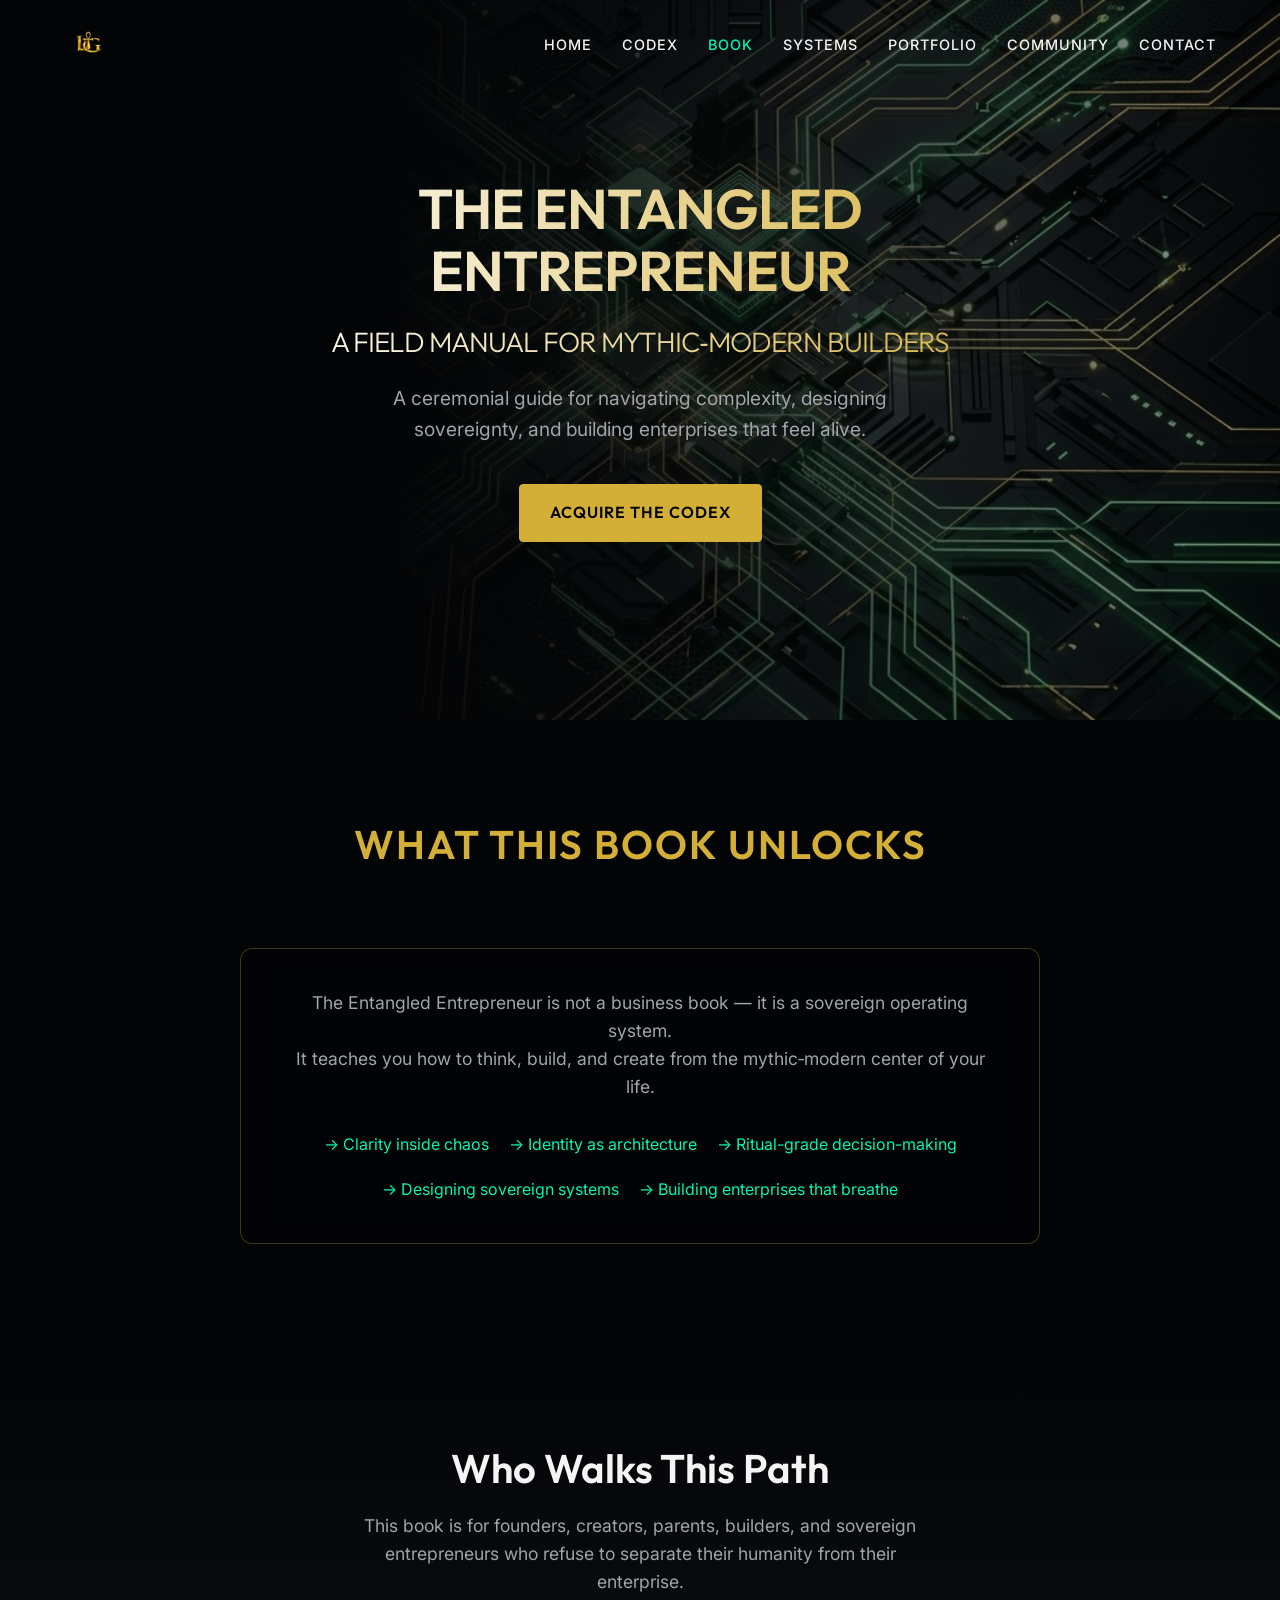
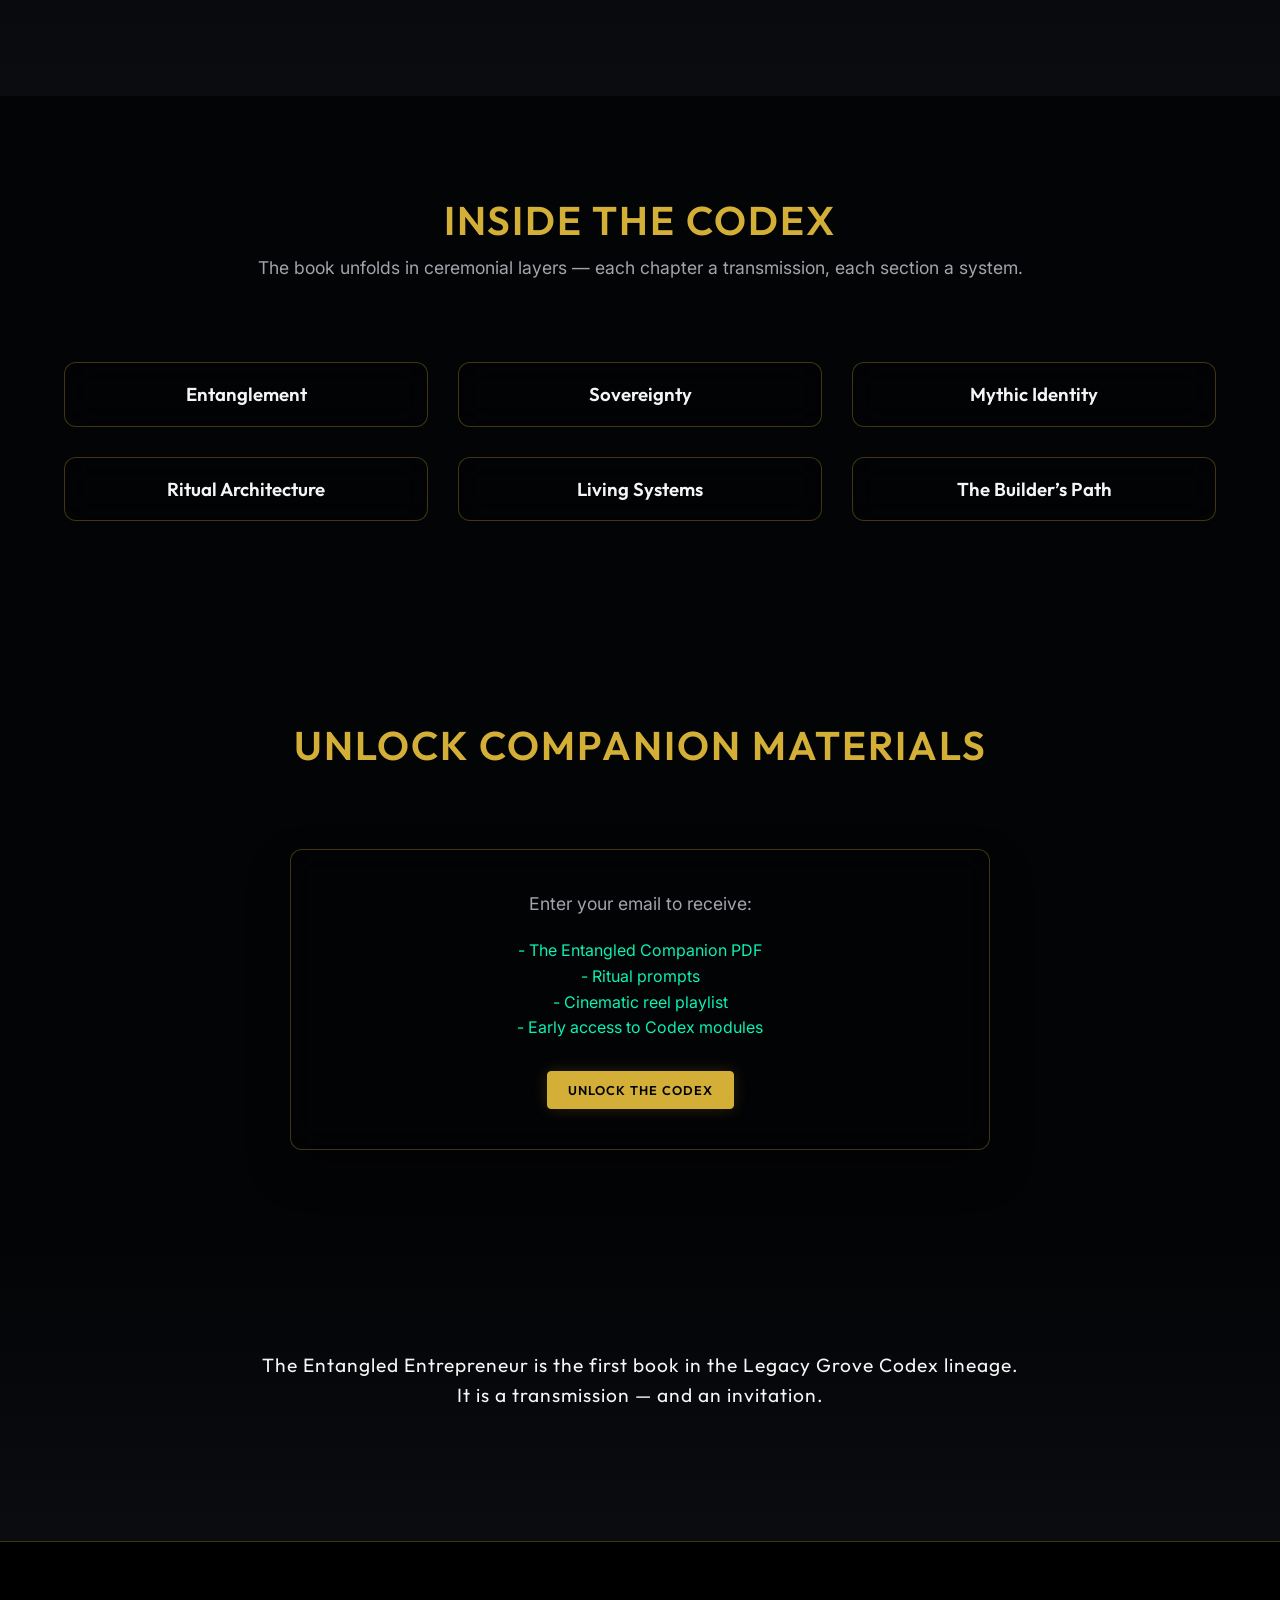
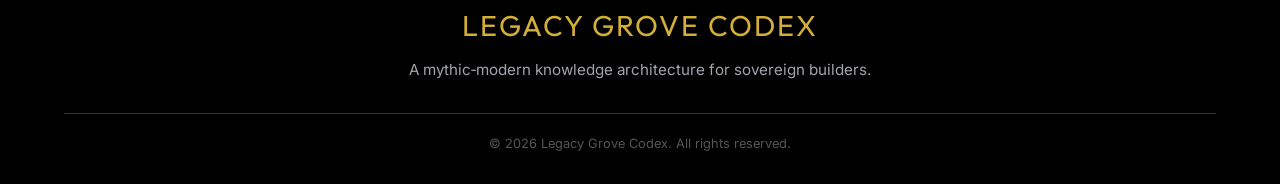
==== book.html @ dbacea85 "feat: complete mythic-modern codex rebuild with hybrid architecture" ====
<!DOCTYPE html>
<html lang="en">
<head>
    <meta charset="UTF-8">
    <meta name="viewport" content="width=device-width, initial-scale=1.0">
    <title>The Entangled Entrepreneur | Legacy Grove Codex</title>
    <meta name="description" content="A field manual for mythic-modern builders.">
    <link rel="stylesheet" href="css/styles.css">
    <script src="js/main.js" defer></script>
</head>
<body>

    <header class="scrolled">
        <div class="logo">
            <img src="assets/logo.png" alt="Legacy Grove Codex Logo" style="height: 50px; width: auto; object-fit: contain;">
        </div>
        
        <div class="header-right">
            <nav id="desktop-nav">
                <ul>
                    <li><a href="index.html" class="nav-link">Home</a></li>
                    <li><a href="index.html#sovereign-system" class="nav-link">Codex</a></li>
                    <li><a href="book.html" class="nav-link active-link">Book</a></li>
                    <li><a href="index.html#portal" class="nav-link">Systems</a></li>
                    <li><a href="index.html#living-codex" class="nav-link">Portfolio</a></li>
                    <li><a href="index.html#founder" class="nav-link">Community</a></li>
                    <li><a href="index.html#signals" class="nav-link">Contact</a></li>
                </ul>
            </nav>
            <div class="hamburger" id="hamburger">
                <span></span><span></span><span></span>
            </div>
        </div>

        <div class="mobile-menu" id="mobile-menu">
            <ul>
                <li><a href="index.html" class="mobile-link">Home</a></li>
                <li><a href="index.html#sovereign-system" class="mobile-link">Codex</a></li>
                <li><a href="book.html" class="mobile-link">Book</a></li>
                <li><a href="index.html#portal" class="mobile-link">Systems</a></li>
            </ul>
        </div>
    </header>

    <!-- Hero Section -->
    <section class="hero scroll-reveal" id="hero" data-section style="height: 80vh; justify-content: center;">
        <div class="hero-content" style="text-align: center;">
            <h1 style="color: var(--gold); font-size: 3.5rem; line-height: 1.1; margin-bottom: 20px;">
                The Entangled Entrepreneur<br>
                <span style="font-size: 0.5em; color: var(--text-main); font-weight: 300;">A Field Manual for Mythic‑Modern Builders</span>
            </h1>
            <p style="font-size: 1.2rem; color: var(--text-muted); max-width: 600px; margin: 0 auto 40px;">
                A ceremonial guide for navigating complexity, designing sovereignty, and building enterprises that feel alive.
            </p>
            <div class="hero-ctas" style="display: flex; gap: 20px; justify-content: center;">
                <a href="#" class="btn btn-primary" onclick="alert('Redirecting to Gumroad checkout...');">Acquire The Codex</a>
            </div>
        </div>
    </section>

    <!-- What This Book Does -->
    <section class="modules scroll-reveal" data-section>
        <div class="section-header">
            <h2>What This Book Unlocks</h2>
        </div>
        <div class="glass-panel" style="max-width: 800px; margin: 0 auto; padding: 40px; text-align: center;">
            <p style="font-size: 1.1rem; color: var(--text-muted); margin-bottom: 30px;">
                The Entangled Entrepreneur is not a business book — it is a sovereign operating system.<br>
                It teaches you how to think, build, and create from the mythic‑modern center of your life.
            </p>
            <ul style="list-style: none; display: flex; flex-wrap: wrap; justify-content: center; gap: 20px;">
                <li style="color: var(--accent-neon);">→ Clarity inside chaos</li>
                <li style="color: var(--accent-neon);">→ Identity as architecture</li>
                <li style="color: var(--accent-neon);">→ Ritual-grade decision-making</li>
                <li style="color: var(--accent-neon);">→ Designing sovereign systems</li>
                <li style="color: var(--accent-neon);">→ Building enterprises that breathe</li>
            </ul>
        </div>
    </section>

    <!-- Who It's For -->
    <section class="feature-split scroll-reveal" data-section>
        <div class="feature-content" style="text-align: center; width: 100%;">
            <h2 style="color: var(--gold);">Who Walks This Path</h2>
            <p style="font-size: 1.1rem; max-width: 600px; margin: 0 auto; color: var(--text-muted);">
                This book is for founders, creators, parents, builders, and sovereign entrepreneurs who refuse to separate their humanity from their enterprise.
            </p>
        </div>
    </section>

    <!-- Inside the Codex -->
    <section class="modules scroll-reveal" data-section>
        <div class="section-header">
            <h2>Inside the Codex</h2>
            <p>The book unfolds in ceremonial layers — each chapter a transmission, each section a system.</p>
        </div>
        <div class="grid-3">
            <div class="glass-panel interactive-card" style="padding: 20px; text-align: center;">
                <h3 style="color: var(--gold);">Entanglement</h3>
            </div>
            <div class="glass-panel interactive-card" style="padding: 20px; text-align: center;">
                <h3 style="color: var(--gold);">Sovereignty</h3>
            </div>
            <div class="glass-panel interactive-card" style="padding: 20px; text-align: center;">
                <h3 style="color: var(--gold);">Mythic Identity</h3>
            </div>
            <div class="glass-panel interactive-card" style="padding: 20px; text-align: center;">
                <h3 style="color: var(--gold);">Ritual Architecture</h3>
            </div>
            <div class="glass-panel interactive-card" style="padding: 20px; text-align: center;">
                <h3 style="color: var(--gold);">Living Systems</h3>
            </div>
            <div class="glass-panel interactive-card" style="padding: 20px; text-align: center;">
                <h3 style="color: var(--gold);">The Builder’s Path</h3>
            </div>
        </div>
    </section>

    <!-- Bonus Materials -->
    <section class="modules scroll-reveal" data-section>
        <div class="section-header">
            <h2>Unlock Companion Materials</h2>
        </div>
        <div class="capture-container glass-panel" style="margin: 0 auto; padding: 40px; text-align: center;">
            <p style="color: var(--text-muted); margin-bottom: 20px;">Enter your email to receive:</p>
            <ul style="list-style: none; margin-bottom: 30px; color: var(--accent-neon);">
                <li>- The Entangled Companion PDF</li>
                <li>- Ritual prompts</li>
                <li>- Cinematic reel playlist</li>
                <li>- Early access to Codex modules</li>
            </ul>
            <button class="btn btn-primary portal-btn" id="unlock-btn-book">Unlock The Codex</button>
        </div>
    </section>

    <!-- Closing -->
    <section class="feature-split scroll-reveal" data-section style="padding-bottom: 100px;">
        <div class="feature-content" style="text-align: center; width: 100%;">
            <p style="font-size: 1.2rem; color: var(--gold); font-family: var(--font-heading); letter-spacing: 1px;">
                The Entangled Entrepreneur is the first book in the Legacy Grove Codex lineage.<br>
                It is a transmission — and an invitation.
            </p>
        </div>
    </section>

    <footer>
        <div class="footer-content" style="max-width: 1200px; margin: 0 auto; text-align: center;">
            <div class="footer-brand">
                <div class="footer-logo" style="font-size: 1.8rem; margin-bottom: 10px;">LEGACY GROVE CODEX</div>
                <p style="color: var(--text-muted); font-size: 0.95rem; margin-bottom: 30px;">A mythic‑modern knowledge architecture for sovereign builders.</p>
            </div>
        </div>
        <div class="copyright" style="text-align: center; border-top: 1px solid var(--surface-border); padding-top: 20px;">
            &copy; 2026 Legacy Grove Codex. All rights reserved.
        </div>
    </footer>

    <!-- Dual CTA Modal (Unlock The Codex) -->
    <div class="modal-overlay" id="unlock-modal">
        <div class="modal-content glass-panel" style="max-width: 500px; text-align: center;">
            <button class="modal-close" id="close-unlock">&times;</button>
            <h2 style="color: var(--gold); margin-bottom: 15px;">Unlock The Codex</h2>
            <p style="color: var(--text-muted); margin-bottom: 25px;">Enter the lineage. Receive transmissions, tools, and ceremonial upgrades.</p>
            <form onsubmit="event.preventDefault(); alert('Transmission Received. Welcome to the lineage.'); document.getElementById('unlock-modal').classList.remove('active');">
                <input type="email" placeholder="Your transmission address..." class="modal-input" required>
                <button type="submit" class="btn btn-primary" style="width: 100%;">Enter The Lineage</button>
            </form>
        </div>
    </div>

</body>
</html>
---- css/styles.css ----
@import url('https://fonts.googleapis.com/css2?family=Inter:wght@300;400;500;600&family=Outfit:wght@300;400;600;800&display=swap');

:root {
    --bg-deep: #030406;
    --bg-color: #030406;
    --surface-color: rgba(3, 4, 6, 0.7);
    --surface-border: rgba(212, 175, 55, 0.3);
    --primary-gold: #D4AF37;
    --primary-gold-dim: rgba(212, 175, 55, 0.3);
    --accent-green: #0DF1B3;
    --accent-neon: #0DF1B3;
    --accent-green-dim: rgba(13, 241, 179, 0.15);
    --text-main: #F5F5F5;
    --text-muted: #A1A5AB;
    --font-heading: 'Outfit', sans-serif;
    --font-body: 'Inter', sans-serif;
    --anim-speed: 0.3s;
}

* {
    margin: 0;
    padding: 0;
    box-sizing: border-box;
}

body {
    background-color: var(--bg-color);
    color: var(--text-main);
    font-family: var(--font-body);
    line-height: 1.6;
    overflow-x: hidden;
}

h1, h2, h3, h4, h5, h6 {
    font-family: var(--font-heading);
    font-weight: 600;
    line-height: 1.2;
}

a {
    color: var(--primary-gold);
    text-decoration: none;
    transition: color var(--anim-speed) ease;
}

a:hover {
    color: var(--accent-green);
}

.glass {
    background: var(--surface-color);
    backdrop-filter: blur(16px);
    -webkit-backdrop-filter: blur(16px);
    border: 1px solid var(--surface-border);
    border-radius: 12px;
}

/* Header */
header {
    position: fixed;
    top: 0;
    width: 100%;
    z-index: 1000;
    padding: 20px 5%;
    display: flex;
    justify-content: space-between;
    align-items: center;
    border-bottom: 1px solid transparent;
    transition: all var(--anim-speed);
}

header.scrolled {
    background: rgba(3, 4, 6, 0.85);
    backdrop-filter: blur(12px);
    border-bottom: 1px solid var(--surface-border);
    padding: 15px 5%;
}

.logo {
    font-family: var(--font-heading);
    font-size: 1.5rem;
    font-weight: 800;
    letter-spacing: 2px;
    text-transform: uppercase;
    display: flex;
    align-items: center;
    gap: 10px;
}

.logo span {
    color: var(--primary-gold);
}

nav ul {
    list-style: none;
    display: flex;
    gap: 30px;
}

nav ul li a {
    color: var(--text-main);
    font-size: 0.9rem;
    font-weight: 500;
    text-transform: uppercase;
    letter-spacing: 1px;
}

nav ul li a:hover {
    color: var(--primary-gold);
}

/* Hero Section */
.hero {
    height: 100vh;
    display: flex;
    align-items: center;
    padding: 0 5%;
    position: relative;
    background: url('../assets/hero_bg.png') no-repeat center center/cover;
}

.hero::after {
    content: '';
    position: absolute;
    top: 0; left: 0; right: 0; bottom: 0;
    background: linear-gradient(to right, #030406 30%, rgba(3, 4, 6, 0.4) 100%);
    z-index: 1;
}

.hero-content {
    position: relative;
    z-index: 2;
    max-width: 800px;
}

.hero h1 {
    font-size: 4.5rem;
    margin-bottom: 20px;
    text-transform: uppercase;
    letter-spacing: -1px;
    background: linear-gradient(90deg, #FFF, var(--primary-gold));
    -webkit-background-clip: text;
    -webkit-text-fill-color: transparent;
}

.hero p {
    font-size: 1.2rem;
    color: var(--text-muted);
    margin-bottom: 40px;
    max-width: 600px;
}

.btn {
    display: inline-block;
    padding: 15px 30px;
    border: 1px solid var(--primary-gold);
    color: var(--primary-gold);
    text-transform: uppercase;
    font-family: var(--font-heading);
    font-weight: 600;
    letter-spacing: 1px;
    border-radius: 4px;
    position: relative;
    overflow: hidden;
    cursor: pointer;
    background: transparent;
    transition: all var(--anim-speed);
}

.btn::before {
    content: '';
    position: absolute;
    top: 0; left: -100%; width: 100%; height: 100%;
    background: var(--primary-gold);
    transition: all 0.4s ease;
    z-index: -1;
}

.btn:hover {
    color: var(--bg-color);
}

.btn:hover::before {
    left: 0;
}

.btn-primary {
    background: var(--primary-gold);
    color: var(--bg-color);
}
.btn-primary::before {
    background: #FFF;
}

/* Modules Section */
.modules {
    padding: 100px 5%;
    position: relative;
}

.section-header {
    text-align: center;
    margin-bottom: 80px;
}

.section-header h2 {
    font-size: 2.5rem;
    color: var(--primary-gold);
    text-transform: uppercase;
    letter-spacing: 2px;
}

.section-header p {
    color: var(--text-muted);
    margin-top: 10px;
    font-size: 1.1rem;
}

.grid-3 {
    display: grid;
    grid-template-columns: repeat(3, 1fr);
    gap: 30px;
}

.card {
    padding: 40px 30px;
    transition: transform 0.4s ease, box-shadow 0.4s ease, border-color 0.4s ease;
    position: relative;
    overflow: hidden;
    display: flex;
    flex-direction: column;
}

.card:hover {
    transform: translateY(-10px);
    box-shadow: 0 20px 40px rgba(0, 0, 0, 0.5);
    border-color: var(--primary-gold-dim);
}

.card::before {
    content: '';
    position: absolute;
    top: 0; left: 0; width: 100%; height: 2px;
    background: linear-gradient(90deg, var(--primary-gold), transparent);
    transform: scaleX(0);
    transform-origin: left;
    transition: transform 0.4s ease;
}

.card:hover::before {
    transform: scaleX(1);
}

.card-icon {
    font-size: 2.5rem;
    color: var(--accent-green);
    margin-bottom: 25px;
}

.card h3 {
    font-size: 1.5rem;
    margin-bottom: 15px;
}

.card p {
    color: var(--text-muted);
    font-size: 0.95rem;
    flex-grow: 1;
}

.card ul {
    list-style: none;
    margin-top: 20px;
    border-top: 1px solid var(--surface-border);
    padding-top: 15px;
}

.card ul li {
    font-size: 0.85rem;
    color: var(--text-muted);
    margin-bottom: 8px;
    padding-left: 15px;
    position: relative;
}

.card ul li::before {
    content: '→';
    color: var(--primary-gold);
    position: absolute;
    left: 0;
}

/* Feature Section w/ Image */
.feature-split {
    display: flex;
    padding: 100px 5%;
    align-items: center;
    gap: 60px;
    background: linear-gradient(180deg, var(--bg-color), #0a0c10);
}

.feature-content {
    flex: 1;
}

.feature-content h2 {
    font-size: 2.5rem;
    margin-bottom: 20px;
}

.feature-content h2 span {
    color: var(--accent-green);
}

.feature-content p {
    color: var(--text-muted);
    margin-bottom: 30px;
    font-size: 1.1rem;
}

.feature-image {
    flex: 1;
    position: relative;
    border-radius: 12px;
    overflow: hidden;
    box-shadow: 0 0 50px var(--accent-green-dim);
    border: 1px solid var(--surface-border);
}

.feature-image img {
    width: 100%;
    height: auto;
    display: block;
    mix-blend-mode: lighten;
}

.checklist {
    margin-top: 30px;
}

.checklist-item {
    display: flex;
    align-items: center;
    gap: 15px;
    margin-bottom: 20px;
    background: var(--surface-color);
    padding: 15px 20px;
    border-radius: 8px;
    border: 1px solid var(--surface-border);
}

.checklist-checkbox {
    width: 24px;
    height: 24px;
    border: 2px solid var(--accent-green);
    border-radius: 4px;
    display: flex;
    justify-content: center;
    align-items: center;
    color: var(--accent-green);
}

.checklist-content h4 {
    font-size: 1.1rem;
    margin-bottom: 5px;
}

.checklist-content p {
    font-size: 0.85rem;
    color: var(--text-muted);
    margin: 0;
}

/* Footer */
footer {
    border-top: 1px solid var(--surface-border);
    padding: 60px 5% 30px;
    text-align: center;
    background: #000;
}

.footer-logo {
    font-family: var(--font-heading);
    font-size: 2rem;
    color: var(--primary-gold);
    margin-bottom: 20px;
    letter-spacing: 2px;
}

.footer-text {
    color: var(--text-muted);
    font-size: 0.9rem;
    max-width: 500px;
    margin: 0 auto 30px;
}

.copyright {
    color: #555;
    font-size: 0.8rem;
    border-top: 1px solid var(--surface-border);
    padding-top: 20px;
}

/* Animations */
@keyframes fadeIn {
    from { opacity: 0; transform: translateY(20px); }
    to { opacity: 1; transform: translateY(0); }
}

.animate {
    opacity: 0;
    transition: opacity 0.8s ease, transform 0.8s ease;
}

.fade-in {
    opacity: 1;
    transform: translateY(0);
}

/* Responsive */
html { scroll-behavior: smooth; }

/* Interactive Cards Glow */
.interactive-card { position: relative; overflow: hidden; }
.card-content { position: relative; z-index: 2; pointer-events: none; }
.card-content * { pointer-events: auto; }
.card-glow {
    position: absolute; top: 0; left: 0; width: 100%; height: 100%;
    background: radial-gradient(circle at var(--mouse-x, 50%) var(--mouse-y, 50%), rgba(212, 175, 55, 0.15) 0%, transparent 50%);
    opacity: 0; transition: opacity 0.3s; z-index: 1; pointer-events: none;
}
.interactive-card:hover .card-glow { opacity: 1; }

/* Header additions */
.header-right { display: flex; align-items: center; gap: 20px; }
.portal-btn { font-size: 0.8rem; padding: 10px 20px; text-transform: uppercase; letter-spacing: 1px; box-shadow: 0 0 15px rgba(212, 175, 55, 0.2); }
.portal-btn:hover { box-shadow: 0 0 25px rgba(13, 241, 179, 0.4); }

.hamburger { display: none; flex-direction: column; gap: 6px; cursor: pointer; z-index: 2000; padding: 10px; }
.hamburger span { width: 30px; height: 2px; background: white; transition: 0.4s ease; transform-origin: left center; }
.hamburger.active span:nth-child(1) { transform: rotate(45deg); width: 30px; }
.hamburger.active span:nth-child(2) { opacity: 0; }
.hamburger.active span:nth-child(3) { transform: rotate(-45deg); width: 30px; }

.mobile-menu {
    position: fixed; inset: 0; background: rgba(3, 4, 6, 0.98);
    backdrop-filter: blur(20px); display: flex; justify-content: center; align-items: center;
    opacity: 0; pointer-events: none; transition: 0.5s ease; z-index: 1500;
}
.mobile-menu.active { opacity: 1; pointer-events: auto; }
.mobile-menu ul { list-style: none; text-align: center; display: flex; flex-direction: column; gap: 40px; }
.mobile-menu li { transform: translateY(20px); opacity: 0; transition: 0.4s ease; }
.mobile-menu.active li { transform: translateY(0); opacity: 1; }
.mobile-menu.active li:nth-child(1) { transition-delay: 0.1s; }
.mobile-menu.active li:nth-child(2) { transition-delay: 0.2s; }
.mobile-menu.active li:nth-child(3) { transition-delay: 0.3s; }
.mobile-menu.active li:nth-child(4) { transition-delay: 0.4s; }
.mobile-menu ul a { font-size: 2rem; font-family: var(--font-heading); font-weight: 600; color: white; letter-spacing: 2px; }
.mobile-menu ul a:hover { color: var(--primary-gold); }

.nav-link.active-link { color: var(--accent-green); }

/* Tilt Image */
.tilt-container { perspective: 1000px; border-radius: 12px; }
.tilt-element { transition: transform 0.1s ease; transform-style: preserve-3d; border-radius: 12px; }

/* Modal */
.modal-overlay {
    position: fixed; inset: 0; background: rgba(0,0,0,0.85); backdrop-filter: blur(10px);
    opacity: 0; pointer-events: none; transition: 0.4s; z-index: 3000;
    display: flex; justify-content: center; align-items: center; padding: 20px;
}
.modal-overlay.active { opacity: 1; pointer-events: auto; }
.modal-content { max-width: 500px; width: 100%; padding: 50px 40px; position: relative; transform: translateY(30px); transition: 0.5s cubic-bezier(0.16, 1, 0.3, 1); }
.modal-overlay.active .modal-content { transform: translateY(0); }
.modal-close { position: absolute; top: 15px; right: 25px; background: none; border: none; font-size: 2rem; color: white; cursor: pointer; transition: 0.3s; }
.modal-close:hover { color: var(--primary-gold); transform: rotate(90deg); }
.modal-input { width: 100%; padding: 15px; margin-bottom: 20px; background: rgba(255,255,255,0.05); border: 1px solid var(--surface-border); border-radius: 6px; color: white; font-family: var(--font-body); font-size: 1rem; outline: none; transition: border-color 0.3s; }
.modal-input:focus { border-color: var(--primary-gold); }

/* Email Capture */
.email-capture { padding: 80px 5%; display: flex; justify-content: center; position: relative; z-index: 5; }
.capture-container { max-width: 700px; width: 100%; padding: 60px 40px; text-align: center; position: relative; overflow: hidden; border-radius: 15px; border: 1px solid var(--surface-border); box-shadow: 0 20px 40px rgba(0,0,0,0.4); }
.capture-container::after { content: ''; position: absolute; top:0; left:-100%; width: 50%; height: 100%; background: linear-gradient(to right, transparent, rgba(255,255,255,0.05), transparent); transform: skewX(-20deg); animation: shine 6s infinite; }
@keyframes shine { 0% { left: -100%; } 20% { left: 200%; } 100% { left: 200%; } }
.capture-container h2 { font-size: 2.5rem; color: var(--primary-gold); margin-bottom: 15px; }
.capture-container p { color: var(--text-muted); margin-bottom: 40px; font-size: 1.1rem; }
.input-group { display: flex; gap: 15px; max-width: 500px; margin: 0 auto; }
.input-group input { flex: 1; padding: 15px 20px; background: rgba(0,0,0,0.4); border: 1px solid var(--surface-border); border-radius: 6px; color: white; font-family: var(--font-body); outline: none; transition: 0.3s; font-size: 1rem; }
.input-group input:focus { border-color: var(--accent-green); box-shadow: 0 0 10px var(--accent-green-dim); }
.input-group button { padding: 15px 30px; }

/* Diagnostic Simulator & Loading Elements */
.scanning-loader {
    width: 100%;
    max-width: 300px;
    height: 6px;
    background: rgba(255, 255, 255, 0.05);
    border-radius: 3px;
    overflow: hidden;
    position: relative;
    border: 1px solid var(--surface-border);
}
.scanning-bar {
    width: 40%;
    height: 100%;
    background: linear-gradient(90deg, transparent, var(--accent-green), transparent);
    position: absolute;
    animation: scan 1.5s infinite ease-in-out;
}
@keyframes scan {
    0% { left: -40%; }
    100% { left: 100%; }
}
.score-card {
    transition: transform 0.3s ease;
    border: 1px solid var(--surface-border);
}
.score-card:hover {
    transform: translateY(-5px);
    border-color: var(--primary-gold-dim);
}

/* Responsive */
@media (max-width: 992px) {
    .grid-3 { grid-template-columns: repeat(2, 1fr); }
    .feature-split { flex-direction: column; }
    .hero h1 { font-size: 3.5rem; }
}

@media (max-width: 768px) {
    .grid-3 { grid-template-columns: 1fr; }
    .hero h1 { font-size: 2.5rem; }
    #desktop-nav { display: none; }
    .hamburger { display: flex; }
    .portal-btn { display: none; }
    .input-group { flex-direction: column; }
}

/* Glass panel */
.glass-panel {
    background: rgba(3,4,6,0.7);
    backdrop-filter: blur(16px);
    -webkit-backdrop-filter: blur(16px);
    border: 1px solid rgba(212,175,55,0.3);
    border-radius: 12px;
    transition: box-shadow 0.3s ease;
}
.glass-panel:hover {
    box-shadow: 0 0 20px rgba(212, 175, 55, 0.4);
}

/* Scroll reveals */
.scroll-reveal {
    opacity: 0;
    transform: translateY(24px);
    transition: opacity 0.8s ease, transform 0.8s ease;
}
.scroll-reveal.visible {
    opacity: 1;
    transform: translateY(0);
}
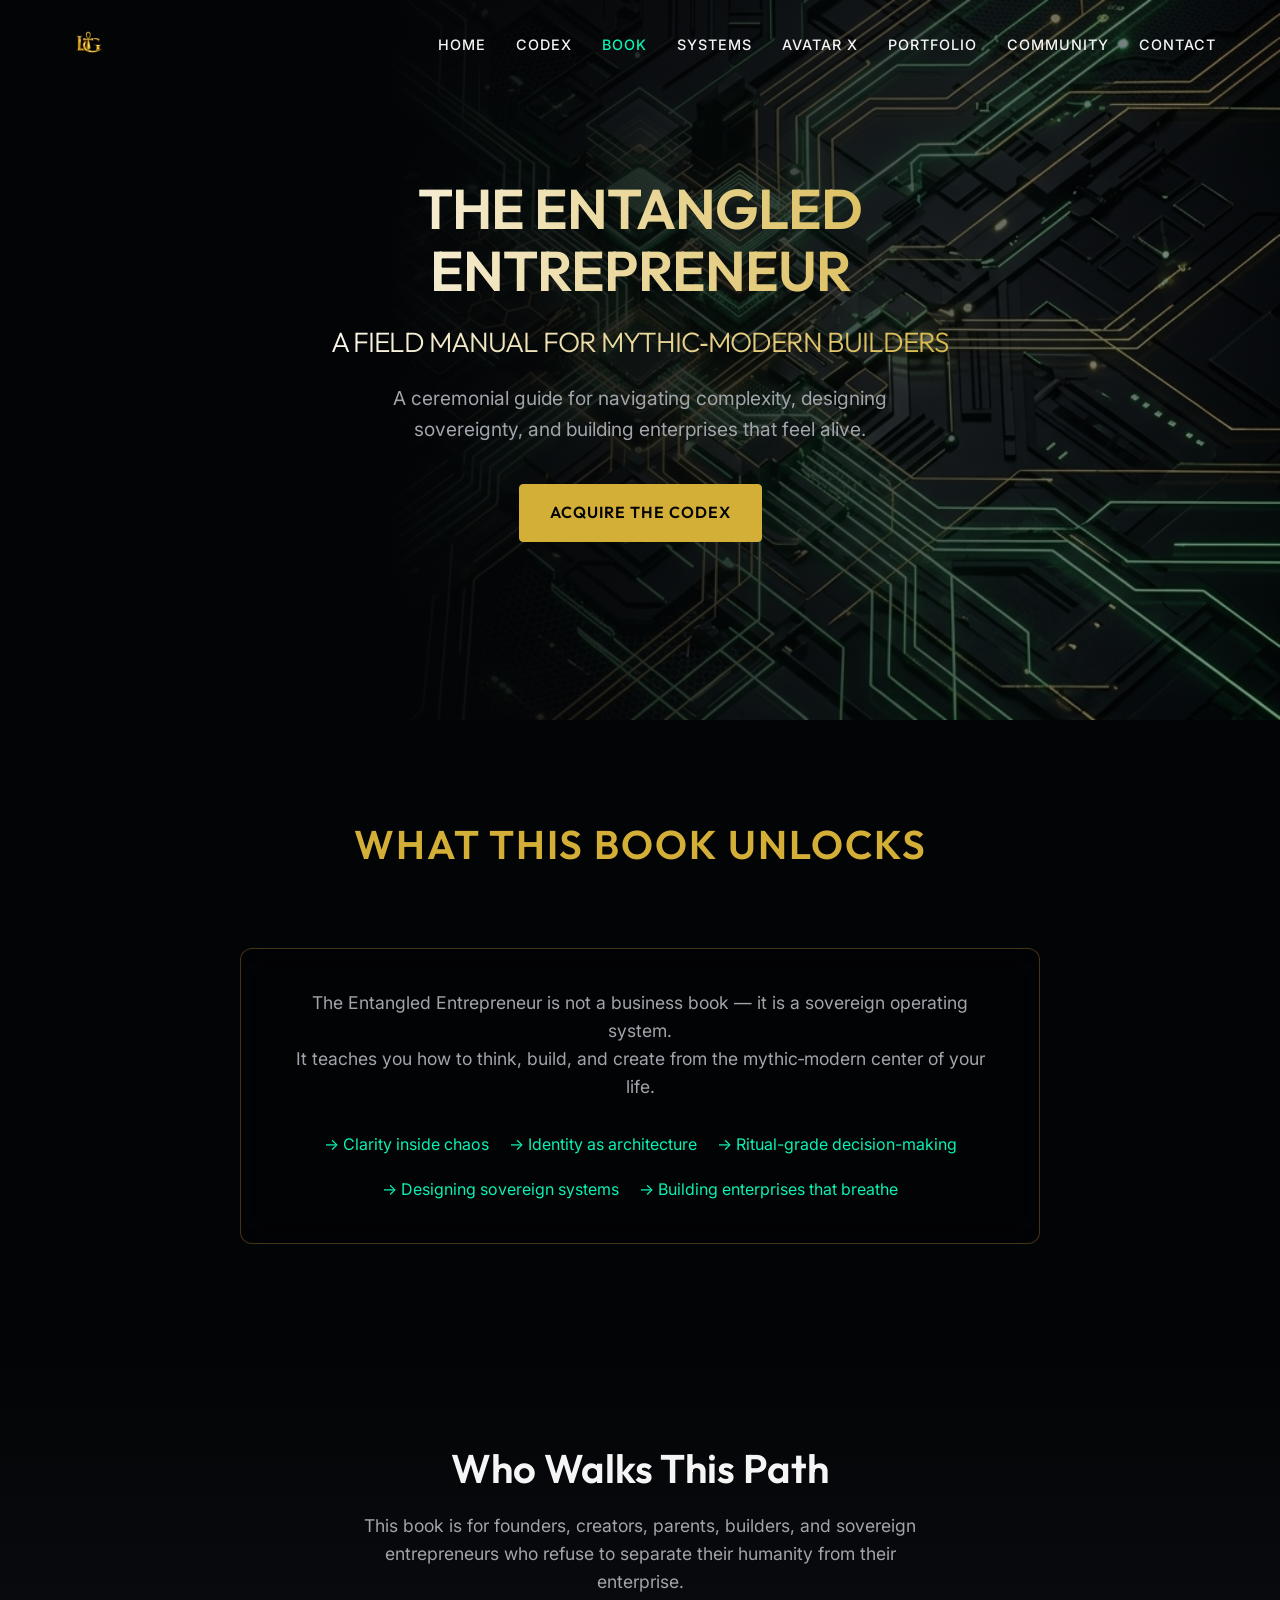
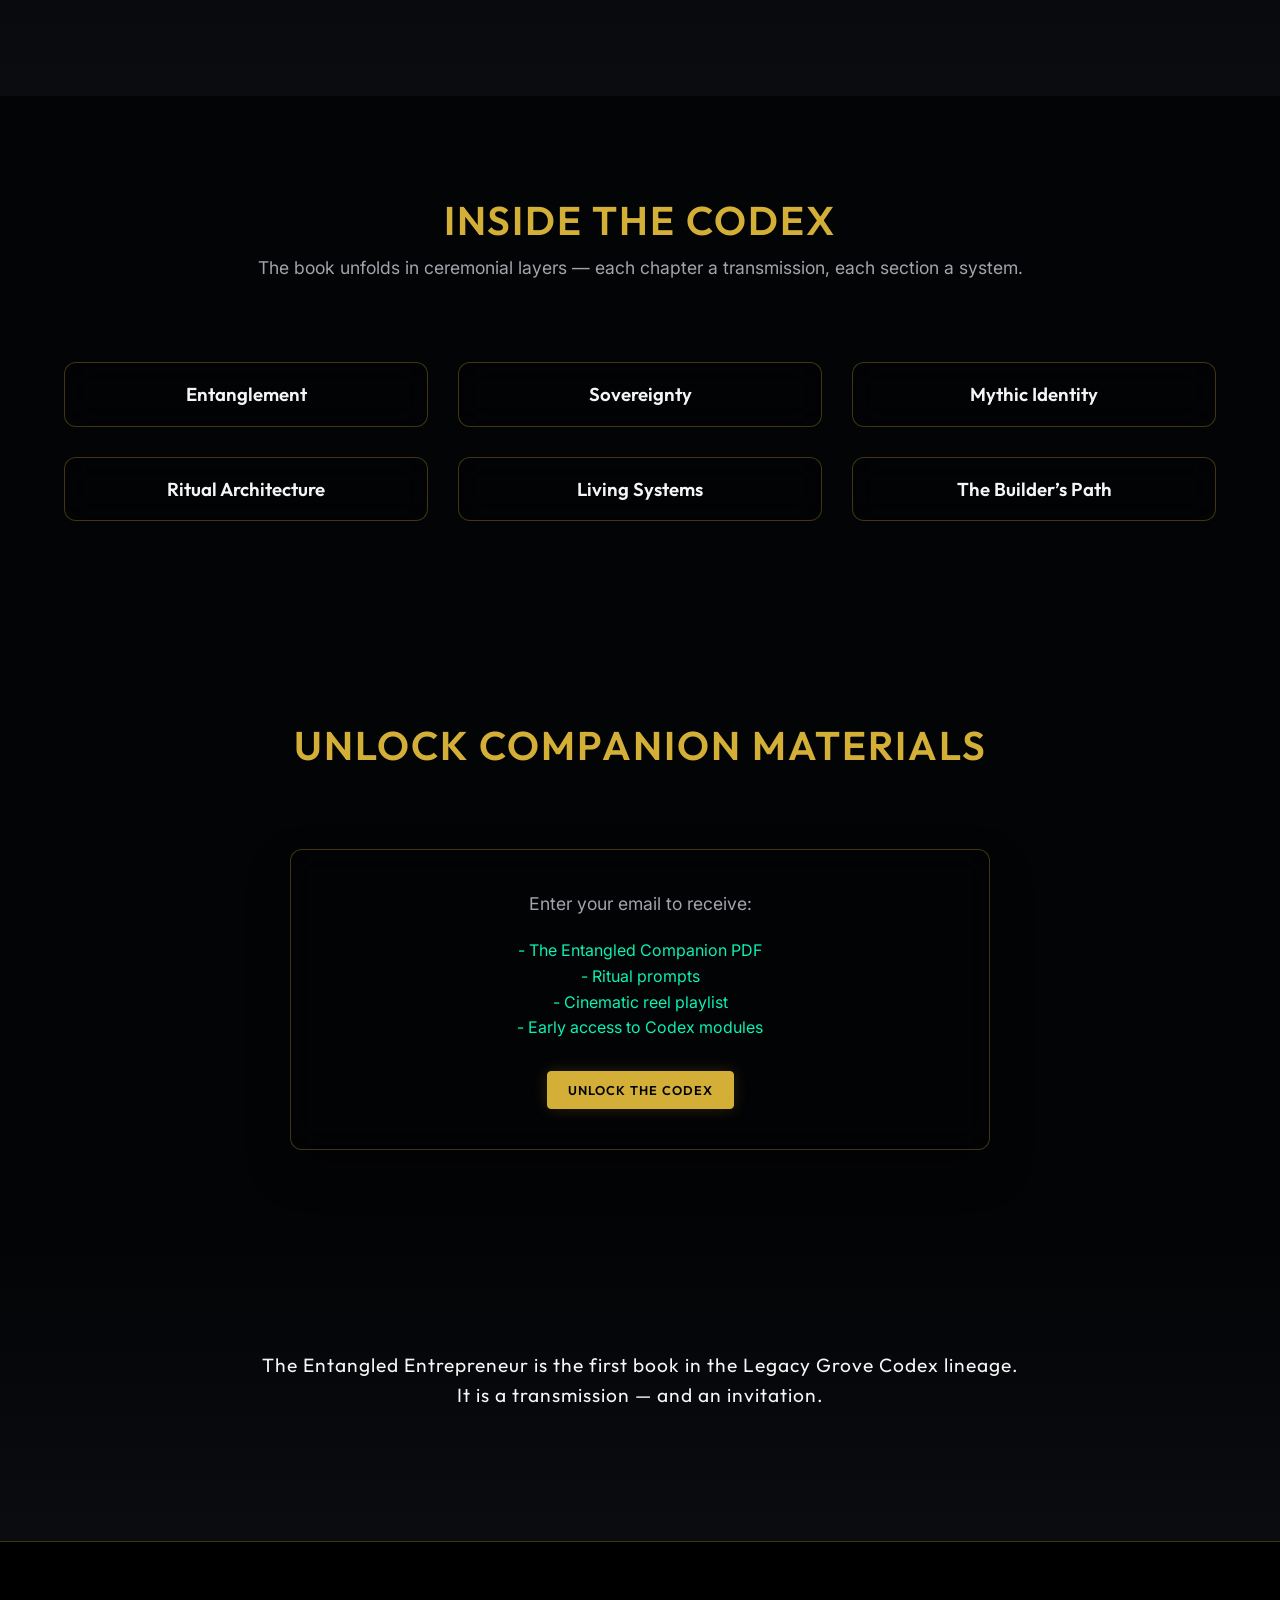
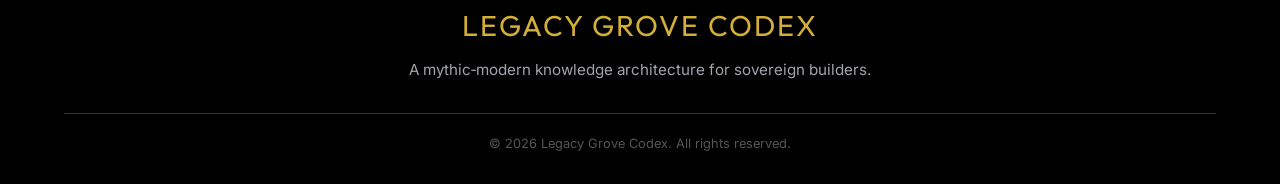
==== commit 9fa39430: "feat: add Avatar X section to homepage and update nav links across all chambers" ====
--- a/book.html
+++ b/book.html
@@ -4,7 +4,22 @@
     <meta charset="UTF-8">
     <meta name="viewport" content="width=device-width, initial-scale=1.0">
     <title>The Entangled Entrepreneur | Legacy Grove Codex</title>
-    <meta name="description" content="A field manual for mythic-modern builders.">
+    <meta name="description" content="Acquire the field manual for mythic-modern builders. A ceremonial guide for navigating complexity, designing sovereignty, and building enterprises that feel alive.">
+    
+    <!-- Open Graph / Facebook -->
+    <meta property="og:type" content="website">
+    <meta property="og:url" content="https://tashscript-blip.github.io/legacy-grove-codex/book.html">
+    <meta property="og:title" content="The Entangled Entrepreneur | Legacy Grove Codex">
+    <meta property="og:description" content="Acquire the field manual for mythic-modern builders. A ceremonial guide for navigating complexity, designing sovereignty, and building enterprises that feel alive.">
+    <meta property="og:image" content="https://tashscript-blip.github.io/legacy-grove-codex/assets/logo.png">
+
+    <!-- Twitter -->
+    <meta property="twitter:card" content="summary_large_image">
+    <meta property="twitter:url" content="https://tashscript-blip.github.io/legacy-grove-codex/book.html">
+    <meta property="twitter:title" content="The Entangled Entrepreneur | Legacy Grove Codex">
+    <meta property="twitter:description" content="Acquire the field manual for mythic-modern builders. A ceremonial guide for navigating complexity, designing sovereignty, and building enterprises that feel alive.">
+    <meta property="twitter:image" content="https://tashscript-blip.github.io/legacy-grove-codex/assets/logo.png">
+
     <link rel="stylesheet" href="css/styles.css">
     <script src="js/main.js" defer></script>
 </head>
@@ -22,6 +37,7 @@
                     <li><a href="index.html#sovereign-system" class="nav-link">Codex</a></li>
                     <li><a href="book.html" class="nav-link active-link">Book</a></li>
                     <li><a href="index.html#portal" class="nav-link">Systems</a></li>
+                    <li><a href="index.html#avatar-x" class="nav-link">Avatar X</a></li>
                     <li><a href="index.html#living-codex" class="nav-link">Portfolio</a></li>
                     <li><a href="index.html#founder" class="nav-link">Community</a></li>
                     <li><a href="index.html#signals" class="nav-link">Contact</a></li>
@@ -38,6 +54,7 @@
                 <li><a href="index.html#sovereign-system" class="mobile-link">Codex</a></li>
                 <li><a href="book.html" class="mobile-link">Book</a></li>
                 <li><a href="index.html#portal" class="mobile-link">Systems</a></li>
+                <li><a href="index.html#avatar-x" class="mobile-link">Avatar X</a></li>
             </ul>
         </div>
     </header>
